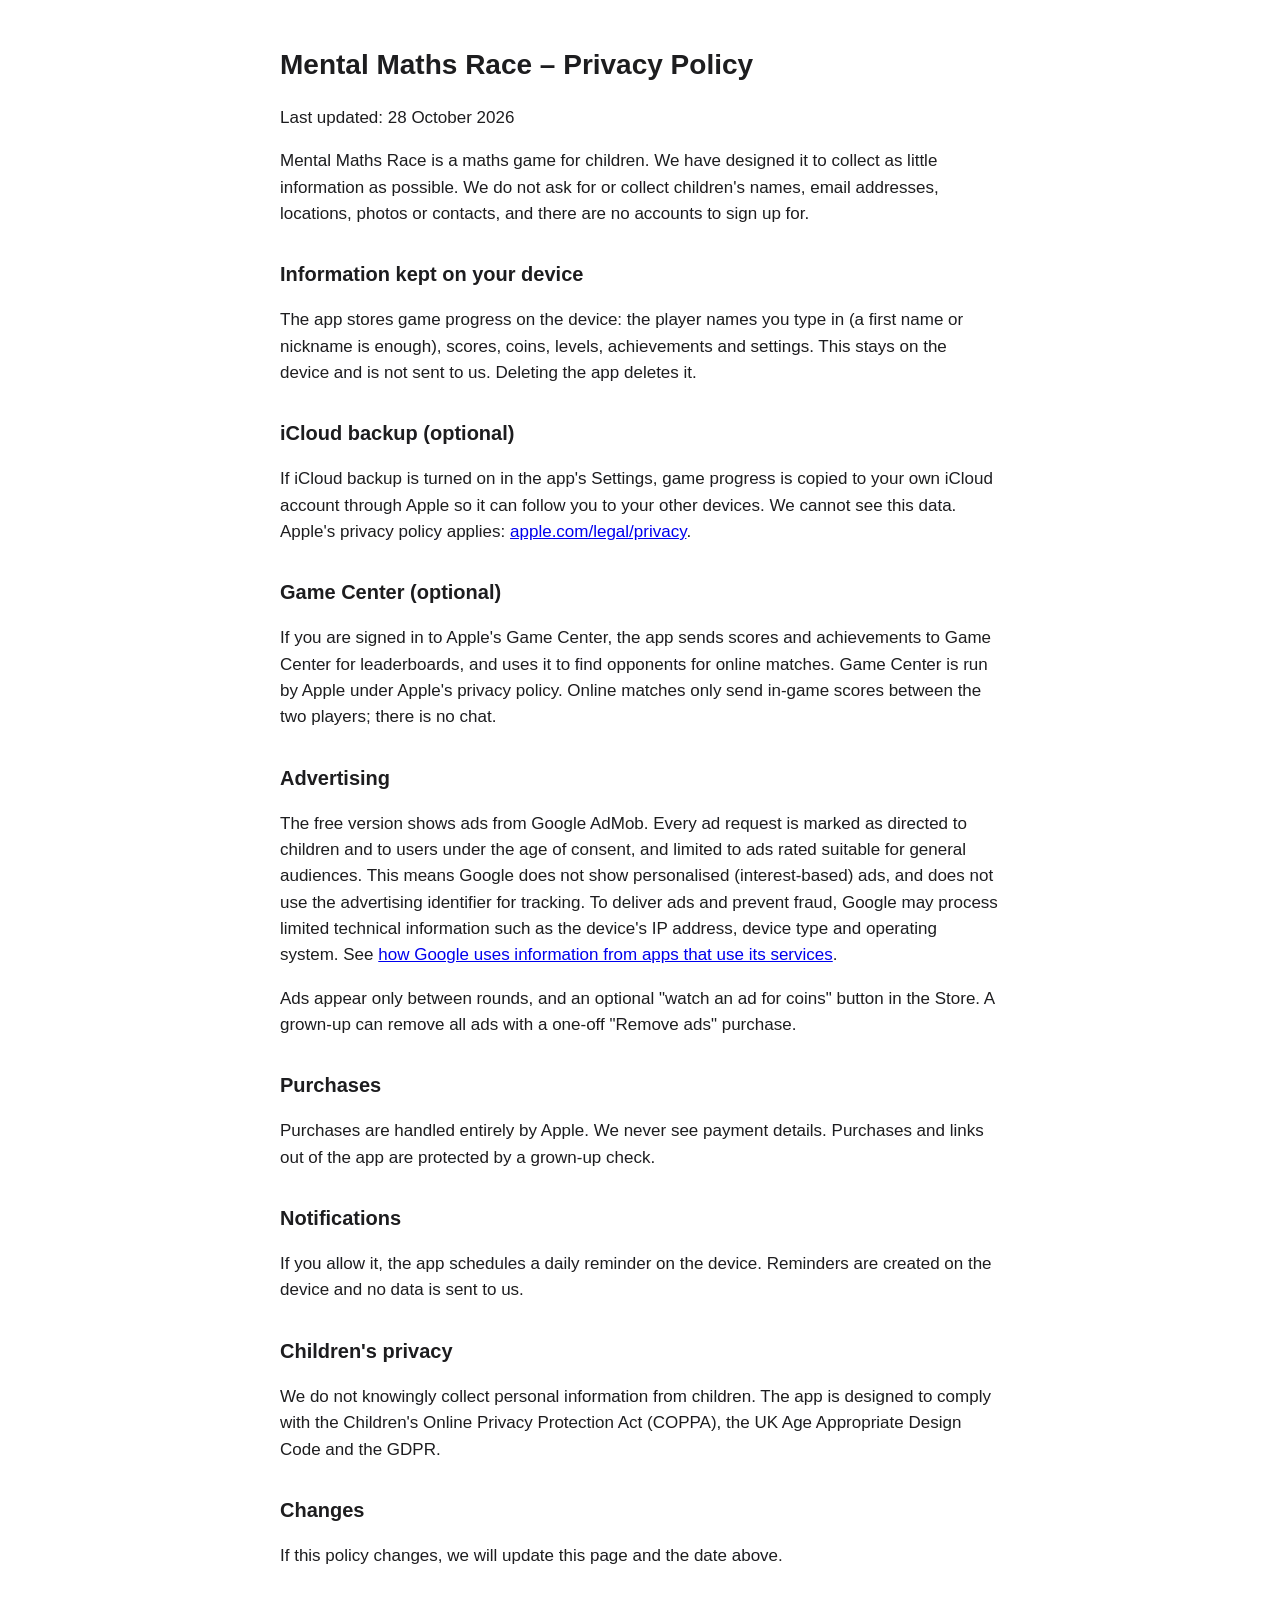
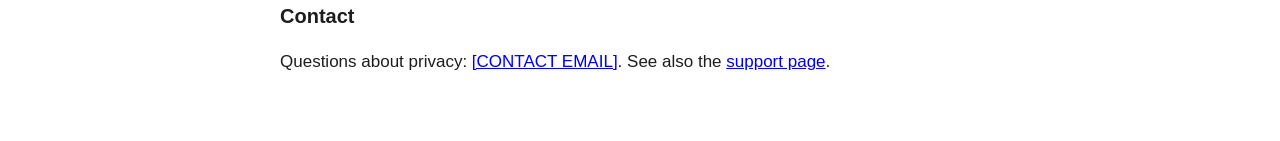
==== privacy-policy.html @ 4fca7471 "Support and privacy pages for Mental Maths Race Co-Authored-By: Claude Opus 5.5 <noreply@anthropic.c" ====
<!doctype html>
<html lang="en-GB">
<head>
<meta charset="utf-8">
<meta name="viewport" content="width=device-width, initial-scale=1">
<title>Mental Maths Race – Privacy Policy</title>
<style>
  body { font: 17px/1.55 -apple-system, BlinkMacSystemFont, "Segoe UI", sans-serif; max-width: 720px; margin: 0 auto; padding: 24px 16px 48px; color: #1d1d1f; background: #fff; }
  h1 { font-size: 28px; } h2 { font-size: 20px; margin-top: 32px; }
  @media (prefers-color-scheme: dark) { body { color: #f5f5f7; background: #111; } a { color: #6cb4ff; } }
</style>
</head>
<body>
<h1>Mental Maths Race – Privacy Policy</h1>
<p>Last updated: 28 October 2026</p>

<p>Mental Maths Race is a maths game for children. We have designed it to collect as little information as possible. We do not ask for or collect children's names, email addresses, locations, photos or contacts, and there are no accounts to sign up for.</p>

<h2>Information kept on your device</h2>
<p>The app stores game progress on the device: the player names you type in (a first name or nickname is enough), scores, coins, levels, achievements and settings. This stays on the device and is not sent to us. Deleting the app deletes it.</p>

<h2>iCloud backup (optional)</h2>
<p>If iCloud backup is turned on in the app's Settings, game progress is copied to your own iCloud account through Apple so it can follow you to your other devices. We cannot see this data. Apple's privacy policy applies: <a href="https://www.apple.com/legal/privacy/">apple.com/legal/privacy</a>.</p>

<h2>Game Center (optional)</h2>
<p>If you are signed in to Apple's Game Center, the app sends scores and achievements to Game Center for leaderboards, and uses it to find opponents for online matches. Game Center is run by Apple under Apple's privacy policy. Online matches only send in-game scores between the two players; there is no chat.</p>

<h2>Advertising</h2>
<p>The free version shows ads from Google AdMob. Every ad request is marked as directed to children and to users under the age of consent, and limited to ads rated suitable for general audiences. This means Google does not show personalised (interest-based) ads, and does not use the advertising identifier for tracking. To deliver ads and prevent fraud, Google may process limited technical information such as the device's IP address, device type and operating system. See <a href="https://policies.google.com/technologies/partner-sites">how Google uses information from apps that use its services</a>.</p>
<p>Ads appear only between rounds, and an optional "watch an ad for coins" button in the Store. A grown-up can remove all ads with a one-off "Remove ads" purchase.</p>

<h2>Purchases</h2>
<p>Purchases are handled entirely by Apple. We never see payment details. Purchases and links out of the app are protected by a grown-up check.</p>

<h2>Notifications</h2>
<p>If you allow it, the app schedules a daily reminder on the device. Reminders are created on the device and no data is sent to us.</p>

<h2>Children's privacy</h2>
<p>We do not knowingly collect personal information from children. The app is designed to comply with the Children's Online Privacy Protection Act (COPPA), the UK Age Appropriate Design Code and the GDPR.</p>

<h2>Changes</h2>
<p>If this policy changes, we will update this page and the date above.</p>

<h2>Contact</h2>
<p>Questions about privacy: <a href="mailto:[CONTACT EMAIL]">[CONTACT EMAIL]</a>. See also the <a href="support.html">support page</a>.</p>
</body>
</html>
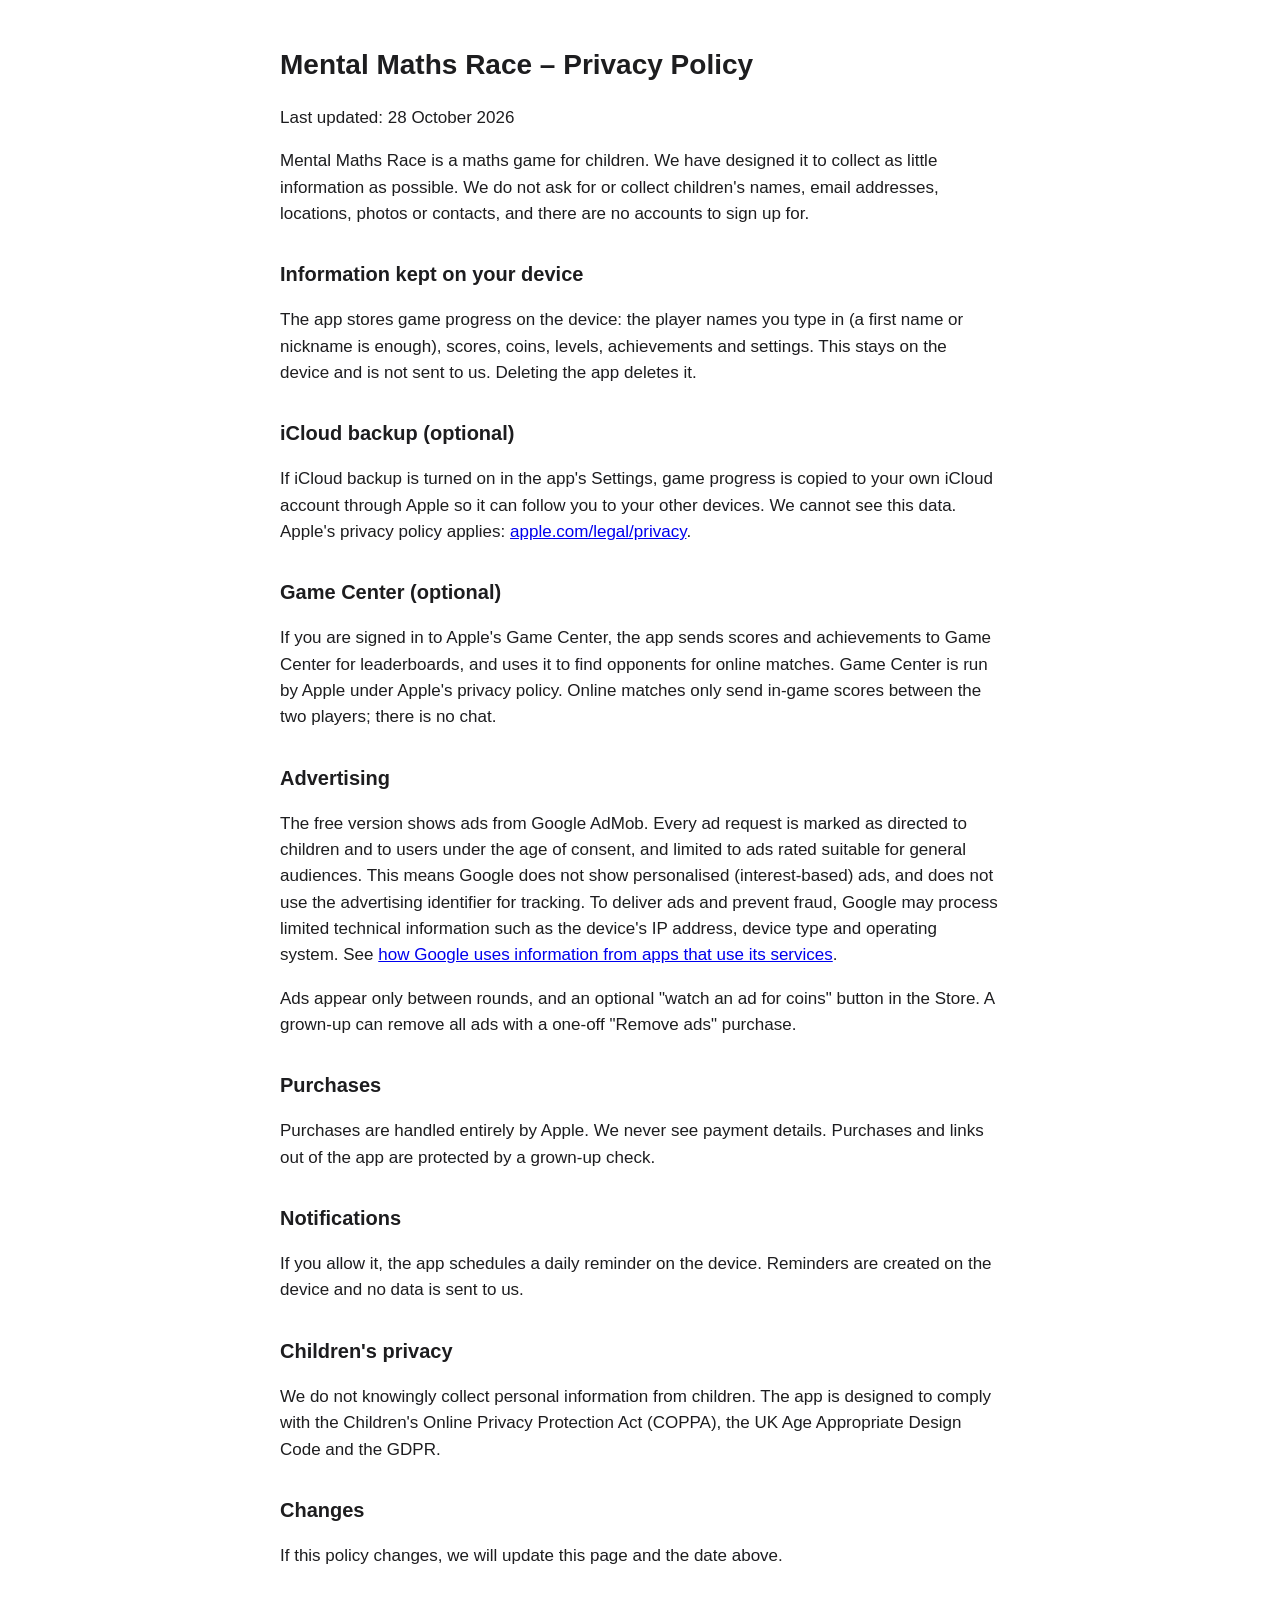
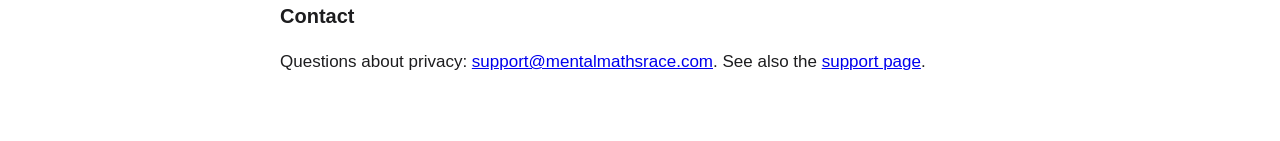
==== commit 6a46569b: "Add support email address Co-Authored-By: Claude Opus 5.5 <noreply@anthropic.com>" ====
--- a/privacy-policy.html
+++ b/privacy-policy.html
@@ -42,6 +42,6 @@
 <p>If this policy changes, we will update this page and the date above.</p>
 
 <h2>Contact</h2>
-<p>Questions about privacy: <a href="mailto:[CONTACT EMAIL]">[CONTACT EMAIL]</a>. See also the <a href="support.html">support page</a>.</p>
+<p>Questions about privacy: <a href="mailto:support@mentalmathsrace.com">support@mentalmathsrace.com</a>. See also the <a href="support.html">support page</a>.</p>
 </body>
 </html>
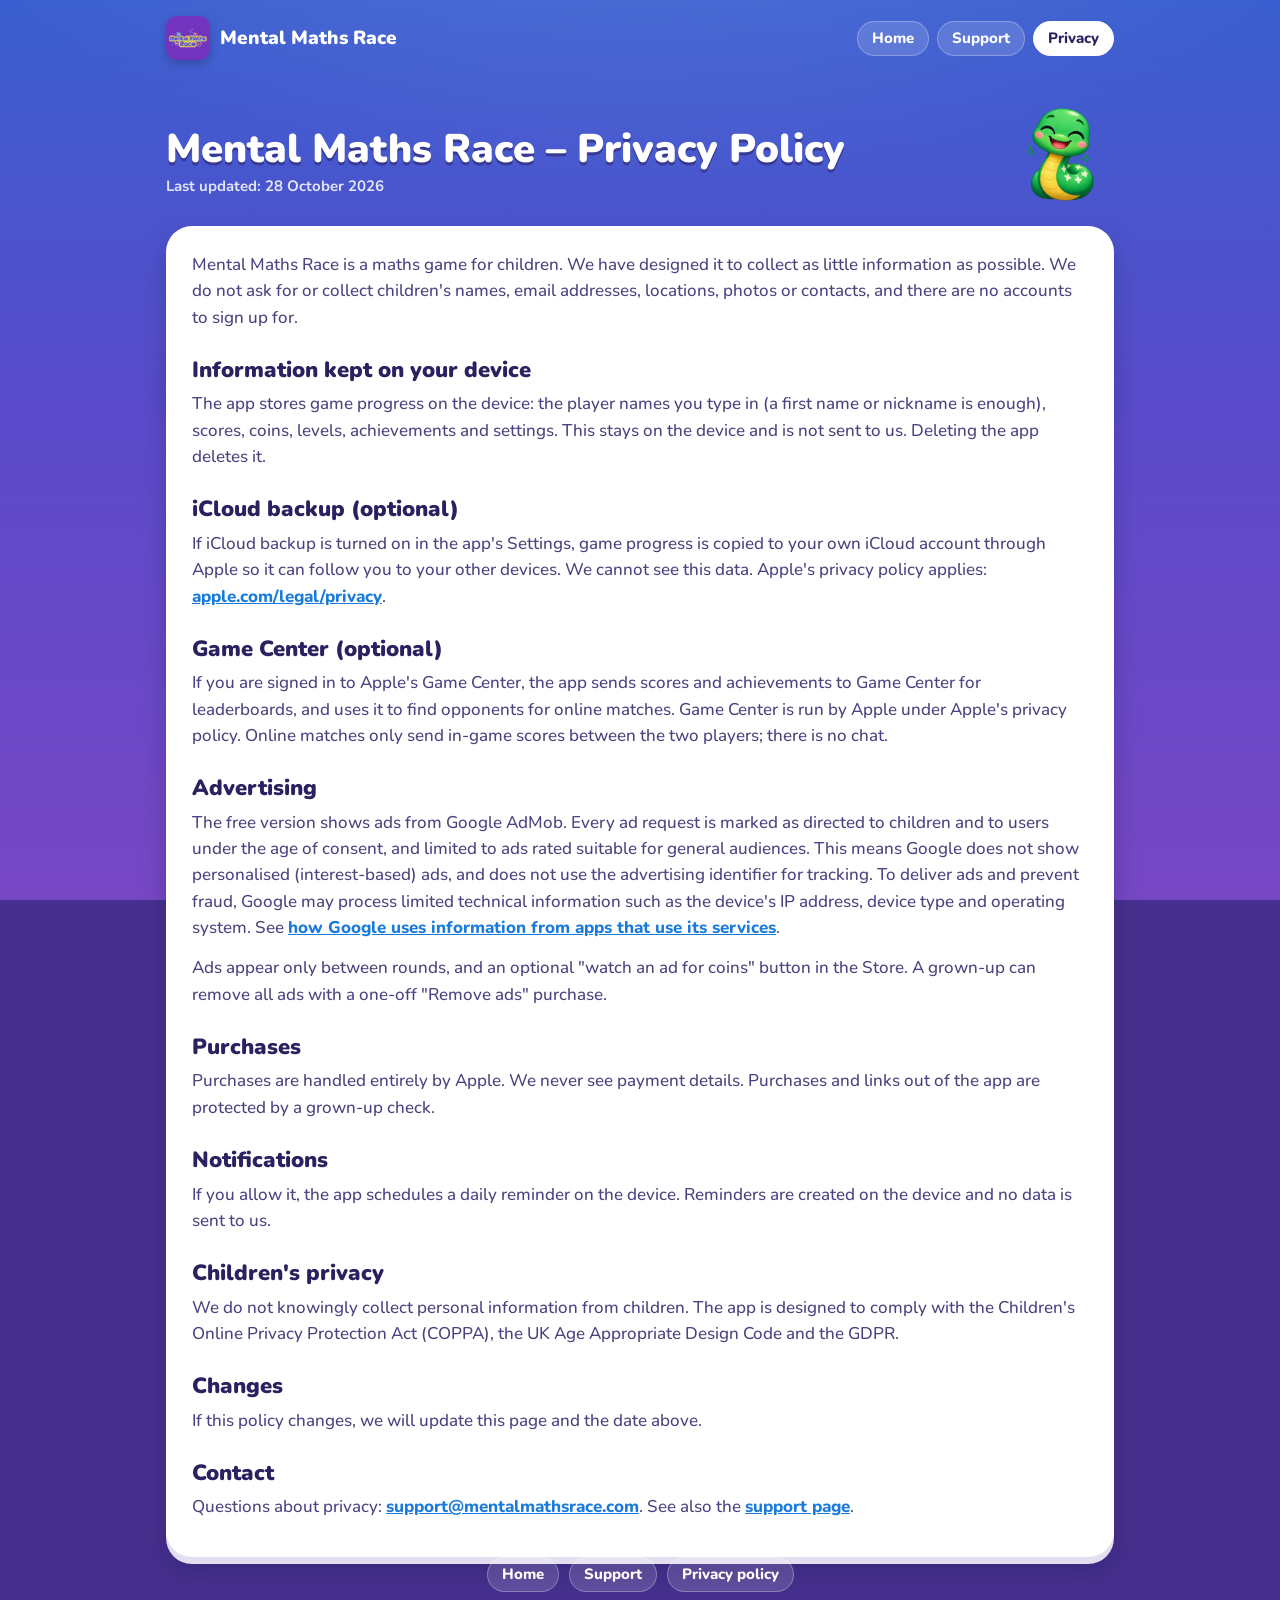
==== commit 1828073a: "Themed site: new home page, restyled support and privacy Home page in the app's look (sky gradient, " ====
--- a/privacy-policy.html
+++ b/privacy-policy.html
@@ -4,16 +4,34 @@
 <meta charset="utf-8">
 <meta name="viewport" content="width=device-width, initial-scale=1">
 <title>Mental Maths Race – Privacy Policy</title>
-<style>
-  body { font: 17px/1.55 -apple-system, BlinkMacSystemFont, "Segoe UI", sans-serif; max-width: 720px; margin: 0 auto; padding: 24px 16px 48px; color: #1d1d1f; background: #fff; }
-  h1 { font-size: 28px; } h2 { font-size: 20px; margin-top: 32px; }
-  @media (prefers-color-scheme: dark) { body { color: #f5f5f7; background: #111; } a { color: #6cb4ff; } }
-</style>
+<meta name="description" content="How Mental Maths Race handles information: built for children, no accounts, child-directed ads.">
+<meta name="theme-color" content="#3A5FD0">
+<link rel="icon" href="assets/app-icon.png">
+<link rel="apple-touch-icon" href="assets/app-icon.png">
+<link rel="preconnect" href="https://fonts.googleapis.com">
+<link rel="preconnect" href="https://fonts.gstatic.com" crossorigin>
+<link href="https://fonts.googleapis.com/css2?family=Nunito:wght@600;700;800;900&display=swap" rel="stylesheet">
+<link rel="stylesheet" href="style.css">
 </head>
 <body>
-<h1>Mental Maths Race – Privacy Policy</h1>
-<p>Last updated: 28 October 2026</p>
-
+<div class="symbols" aria-hidden="true">
+  <span style="left:8%;animation-duration:30s;animation-delay:-6s">+</span>
+  <span style="left:35%;animation-duration:34s;animation-delay:-20s">×</span>
+  <span style="left:70%;animation-duration:29s;animation-delay:-11s">÷</span>
+  <span style="left:90%;animation-duration:32s;animation-delay:-3s">%</span>
+</div>
+<header class="wrap">
+  <div class="topbar">
+    <a class="brand" href="index.html"><img src="assets/app-icon.png" alt="" width="44" height="44"><span>Mental Maths Race</span></a>
+    <nav><a class="pill" href="index.html">Home</a><a class="pill" href="support.html">Support</a><a class="pill" href="privacy-policy.html" aria-current="page">Privacy</a></nav>
+  </div>
+</header>
+<main class="wrap">
+  <div class="page-head">
+    <h1>Mental Maths Race – Privacy Policy<span class="sub">Last updated: 28 October 2026</span></h1>
+    <img class="bob" src="assets/adder-happy.png" alt="" width="320" height="320">
+  </div>
+  <div class="card chunky">
 <p>Mental Maths Race is a maths game for children. We have designed it to collect as little information as possible. We do not ask for or collect children's names, email addresses, locations, photos or contacts, and there are no accounts to sign up for.</p>
 
 <h2>Information kept on your device</h2>
@@ -43,5 +61,15 @@
 
 <h2>Contact</h2>
 <p>Questions about privacy: <a href="mailto:support@mentalmathsrace.com">support@mentalmathsrace.com</a>. See also the <a href="support.html">support page</a>.</p>
+  </div>
+</main>
+<footer class="wrap">
+  <nav>
+    <a class="pill" href="index.html">Home</a>
+    <a class="pill" href="support.html">Support</a>
+    <a class="pill" href="privacy-policy.html">Privacy policy</a>
+  </nav>
+  <p>© 2026 James Trickett · Mental Maths Race</p>
+</footer>
 </body>
 </html>
--- a/style.css
+++ b/style.css
@@ -0,0 +1,275 @@
+/* Mental Maths Race site — the app's "Quest" look: blue→violet sky,
+   chunky candy cards with a darker lip, rounded heavy type. */
+
+:root {
+  --sky-top: #3A5FD0;
+  --sky-mid: #5A4BCB;
+  --sky-low: #7747C4;
+  --sky-deep: #46308F;
+  --ink: #2A2160;
+  --ink-soft: #4B4380;
+  --muted: #9A93C2;
+  --card: #FFFFFF;
+  --card-lip: #E2E0F0;
+  --gold: #FFC53D;
+  --gold-lip: #E0A41E;
+  --add: #2FC56E;   --add-lip: #1E9E55;
+  --sub: #FF6B6B;   --sub-lip: #E04B4B;
+  --mul: #2E9BFF;   --mul-lip: #1A7BDB;
+  --div: #A86BFF;   --div-lip: #8A48E6;
+  --indigo: #5B6BF5; --indigo-lip: #3F4CD6;
+  --pink: #FF5C7A;  --pink-lip: #E03E6C;
+  --daily-top: #FFCB5C; --daily-mid: #FF9E2E; --daily-end: #FF8A4B; --daily-lip: #E0801E;
+  --font: ui-rounded, "SF Pro Rounded", "Nunito", system-ui, -apple-system, sans-serif;
+  color-scheme: light;
+}
+
+* { box-sizing: border-box; }
+
+html { background: var(--sky-deep); }
+
+body {
+  margin: 0;
+  min-height: 100vh;
+  font: 500 17px/1.55 var(--font);
+  color: #fff;
+  background:
+    radial-gradient(1200px 600px at 50% -10%, rgba(255,255,255,0.12), transparent 60%),
+    linear-gradient(180deg, var(--sky-top) 0%, var(--sky-mid) 45%, var(--sky-low) 100%) fixed;
+  -webkit-font-smoothing: antialiased;
+}
+
+a { color: inherit; }
+
+img { max-width: 100%; height: auto; display: block; }
+
+.wrap {
+  width: 100%;
+  max-width: 980px;
+  margin: 0 auto;
+  padding: 0 16px;
+}
+
+/* Faint drifting maths symbols, like the app's background. */
+.symbols {
+  position: fixed; inset: 0; pointer-events: none; z-index: 0; overflow: hidden;
+}
+.symbols span {
+  position: absolute; bottom: -60px;
+  font: 900 34px/1 var(--font); color: rgba(255,255,255,0.10);
+  animation: rise linear infinite;
+}
+@keyframes rise { to { transform: translateY(-115vh) rotate(25deg); } }
+@media (prefers-reduced-motion: reduce) {
+  .symbols span { animation: none; display: none; }
+  .bob { animation: none !important; }
+}
+
+main, header, footer { position: relative; z-index: 1; }
+
+/* ---------- Top bar (inner pages) ---------- */
+.topbar {
+  display: flex; align-items: center; justify-content: space-between; gap: 12px;
+  padding: 16px 0;
+}
+.topbar .brand { display: flex; align-items: center; gap: 10px; text-decoration: none; }
+.topbar .brand img { width: 44px; height: 44px; border-radius: 11px; box-shadow: 0 4px 10px rgba(0,0,0,0.2); }
+.topbar .brand span { font: 900 19px/1.1 var(--font); }
+.topbar nav { display: flex; gap: 8px; flex-wrap: wrap; justify-content: flex-end; }
+
+.pill {
+  display: inline-flex; align-items: center; gap: 6px;
+  padding: 9px 14px; border-radius: 999px;
+  background: rgba(255,255,255,0.14);
+  border: 1px solid rgba(255,255,255,0.28);
+  font: 800 15px/1 var(--font); text-decoration: none; color: #fff;
+  white-space: nowrap;
+}
+.pill:hover { background: rgba(255,255,255,0.22); }
+.pill[aria-current="page"] { background: #fff; color: var(--ink); border-color: #fff; }
+
+/* ---------- Chunky buttons and cards ---------- */
+.chunky {
+  position: relative;
+  border-radius: 26px;
+  box-shadow: 0 7px 0 var(--lip, var(--card-lip)), 0 14px 26px rgba(15,15,48,0.22);
+}
+
+.btn {
+  display: inline-flex; align-items: center; justify-content: center; gap: 10px;
+  padding: 15px 26px; border-radius: 20px;
+  font: 900 19px/1 var(--font); text-decoration: none;
+  background: var(--gold); color: var(--ink);
+  box-shadow: 0 5px 0 var(--gold-lip), 0 10px 20px rgba(15,15,48,0.25);
+  transition: transform .1s, box-shadow .1s;
+}
+.btn:active { transform: translateY(4px); box-shadow: 0 1px 0 var(--gold-lip), 0 4px 10px rgba(15,15,48,0.25); }
+.btn.soon { cursor: default; }
+
+/* ---------- Home: hero ---------- */
+.hero {
+  text-align: center;
+  padding: 36px 0 18px;
+}
+.hero .logo { width: min(440px, 92%); margin: 0 auto; filter: drop-shadow(0 8px 14px rgba(0,0,0,0.25)); }
+.hero h1 {
+  margin: 18px auto 10px; max-width: 640px;
+  font: 900 clamp(26px, 5vw, 40px)/1.15 var(--font);
+  text-shadow: 0 3px 0 rgba(42,33,96,0.55);
+}
+.hero p.lede { margin: 0 auto 24px; max-width: 560px; font: 700 clamp(17px, 2.4vw, 20px)/1.45 var(--font); color: rgba(255,255,255,0.92); }
+.hero .cta { display: flex; flex-direction: column; align-items: center; gap: 10px; }
+.hero .cta small { font: 700 14px/1.3 var(--font); color: rgba(255,255,255,0.8); }
+
+.adder-hello {
+  display: flex; align-items: flex-end; justify-content: center; gap: 0;
+  margin: 26px auto 0;
+}
+.adder-hello img { width: 150px; }
+.bubble {
+  position: relative; margin-bottom: 92px; margin-right: -10px;
+  background: #fff; color: var(--ink);
+  font: 900 18px/1.2 var(--font);
+  padding: 12px 16px; border-radius: 18px;
+  box-shadow: 0 5px 0 var(--card-lip), 0 10px 20px rgba(15,15,48,0.2);
+}
+.bubble::after {
+  content: ""; position: absolute; right: 22px; bottom: -10px;
+  border: 10px solid transparent; border-top-color: #fff; border-bottom: 0;
+}
+.bob { animation: bob 3s ease-in-out infinite; transform-origin: bottom center; }
+@keyframes bob {
+  0%, 100% { transform: translateY(0) scaleY(0.98); }
+  50% { transform: translateY(-6px) scaleY(1.02); }
+}
+
+/* ---------- Home: sections ---------- */
+section { padding: 30px 0; }
+.section-label {
+  font: 900 13px/1 var(--font); letter-spacing: 0.14em; text-transform: uppercase;
+  color: rgba(255,255,255,0.75); margin: 0 0 14px 4px;
+}
+h2.title { font: 900 clamp(24px, 4vw, 32px)/1.2 var(--font); margin: 0 0 18px; text-shadow: 0 3px 0 rgba(42,33,96,0.5); }
+
+.daily {
+  --lip: var(--daily-lip);
+  display: grid; grid-template-columns: 1fr auto; align-items: center; gap: 16px;
+  padding: 24px 26px;
+  background: linear-gradient(135deg, var(--daily-top), var(--daily-mid) 55%, var(--daily-end));
+}
+.daily .tag {
+  display: inline-block; background: var(--pink); color: #fff;
+  font: 900 12px/1 var(--font); letter-spacing: 0.1em; text-transform: uppercase;
+  padding: 7px 10px; border-radius: 999px; box-shadow: 0 3px 0 var(--pink-lip);
+}
+.daily h3 { font: 900 clamp(22px, 3.6vw, 30px)/1.15 var(--font); margin: 10px 0 6px; }
+.daily p { margin: 0; font-weight: 800; color: rgba(255,255,255,0.95); }
+.daily img { width: 120px; }
+
+.grid {
+  display: grid; gap: 18px;
+  grid-template-columns: repeat(auto-fit, minmax(220px, 1fr));
+}
+.tile {
+  padding: 22px 22px 20px;
+  color: #fff;
+  background: var(--fill);
+  overflow: hidden;
+}
+.tile::before {
+  content: ""; position: absolute; inset: 0 0 50% 0; border-radius: 26px 26px 0 0;
+  background: linear-gradient(180deg, rgba(255,255,255,0.22), transparent);
+  pointer-events: none;
+}
+.tile .ico {
+  width: 54px; height: 54px; border-radius: 17px;
+  display: grid; place-items: center;
+  background: rgba(255,255,255,0.28); box-shadow: 0 4px 0 rgba(0,0,0,0.12);
+  font: 900 28px/1 var(--font); margin-bottom: 14px;
+}
+.tile h3 { font: 900 22px/1.15 var(--font); margin: 0 0 6px; text-shadow: 0 2px 0 var(--lip); }
+.tile p { margin: 0; font: 700 15.5px/1.45 var(--font); color: rgba(255,255,255,0.93); }
+.t-solo   { --fill: var(--mul); --lip: var(--mul-lip); }
+.t-two    { --fill: var(--add); --lip: var(--add-lip); }
+.t-online { --fill: var(--div); --lip: var(--div-lip); }
+.t-learn  { --fill: var(--indigo); --lip: var(--indigo-lip); }
+.t-stats  { --fill: var(--pink); --lip: var(--pink-lip); }
+.t-store  { --fill: var(--sub); --lip: var(--sub-lip); }
+
+/* Screenshot strip */
+.shots {
+  display: flex; gap: 18px; overflow-x: auto; scroll-snap-type: x mandatory;
+  padding: 6px 4px 22px; margin: 0 -16px; padding-left: 16px; padding-right: 16px;
+  scrollbar-width: thin;
+}
+.shots figure { flex: 0 0 auto; margin: 0; scroll-snap-align: center; text-align: center; }
+.shots img {
+  width: 220px; height: auto; border-radius: 28px;
+  border: 6px solid rgba(255,255,255,0.9);
+  box-shadow: 0 14px 30px rgba(15,15,48,0.35);
+}
+.shots figcaption { margin-top: 10px; font: 800 14px/1.2 var(--font); color: rgba(255,255,255,0.85); }
+
+/* White content card (safety section, support, privacy) */
+.card {
+  background: var(--card); color: var(--ink);
+  padding: 26px 26px 22px;
+}
+.card a { color: var(--mul-lip); font-weight: 800; }
+.card h2 { font: 900 22px/1.2 var(--font); margin: 26px 0 8px; color: var(--ink); }
+.card h2:first-child { margin-top: 0; }
+.card p { margin: 0 0 14px; color: var(--ink-soft); }
+.card strong { color: var(--ink); }
+
+.safety { display: grid; gap: 14px; grid-template-columns: repeat(auto-fit, minmax(230px, 1fr)); margin-top: 6px; }
+.safety div {
+  background: #F4F2FC; border-radius: 18px; padding: 16px 16px 14px;
+}
+.safety b { display: block; font: 900 17px/1.2 var(--font); color: var(--ink); margin: 0 0 4px; }
+.safety span { font: 600 15px/1.45 var(--font); color: var(--ink-soft); }
+
+/* ---------- Inner pages ---------- */
+.page-head { display: flex; align-items: flex-end; gap: 8px; margin: 18px 0 22px; }
+.page-head h1 { flex: 1; margin: 0 0 8px; font: 900 clamp(28px, 5vw, 40px)/1.1 var(--font); text-shadow: 0 3px 0 rgba(42,33,96,0.55); }
+.page-head .sub { display: block; margin-top: 6px; font: 700 15px/1.3 var(--font); color: rgba(255,255,255,0.85); text-shadow: none; }
+.page-head img { width: 110px; flex: 0 0 auto; }
+
+.faq { display: grid; gap: 12px; margin: 6px 0 18px; }
+.faq details {
+  background: #F4F2FC; border-radius: 18px; padding: 14px 16px;
+}
+.faq summary { cursor: pointer; font: 900 17px/1.3 var(--font); color: var(--ink); list-style: none; display: flex; justify-content: space-between; gap: 12px; }
+.faq summary::-webkit-details-marker { display: none; }
+.faq summary::after { content: "+"; font-size: 22px; line-height: 1; color: var(--div); transition: transform .2s; }
+.faq details[open] summary::after { transform: rotate(45deg); }
+.faq details p { margin: 10px 0 2px; }
+
+.contact {
+  --lip: var(--add-lip);
+  display: flex; align-items: center; gap: 16px; flex-wrap: wrap;
+  background: var(--add); color: #fff; padding: 18px 22px; margin-bottom: 18px;
+}
+.contact p { margin: 0; flex: 1 1 240px; color: #fff; font-weight: 700; }
+.contact p a { color: #fff; text-decoration: underline; text-underline-offset: 3px; }
+.contact a.btn { background: #fff; color: var(--add-lip); box-shadow: 0 5px 0 var(--card-lip), 0 8px 16px rgba(15,15,48,0.2); }
+
+/* ---------- Footer ---------- */
+footer { padding: 34px 0 42px; text-align: center; }
+footer nav { display: flex; gap: 10px; justify-content: center; flex-wrap: wrap; margin-bottom: 14px; }
+footer p { margin: 0; font: 700 14px/1.5 var(--font); color: rgba(255,255,255,0.75); }
+
+@media (max-width: 560px) {
+  .hero { padding-top: 24px; }
+  .hero .logo { width: min(290px, 80%); }
+  .adder-hello img { width: 120px; }
+  .bubble { margin-bottom: 72px; }
+  .tile { display: grid; grid-template-columns: auto 1fr; column-gap: 14px; padding: 18px; }
+  .tile .ico { grid-row: span 2; width: 48px; height: 48px; font-size: 24px; margin: 0; }
+  .tile h3 { font-size: 20px; margin: 2px 0 4px; }
+  .daily { grid-template-columns: 1fr; }
+  .daily img { display: none; }
+  .topbar .brand span { display: none; }
+  .page-head img { width: 84px; }
+  .card { padding: 22px 18px 18px; }
+  .shots img { width: 190px; }
+}
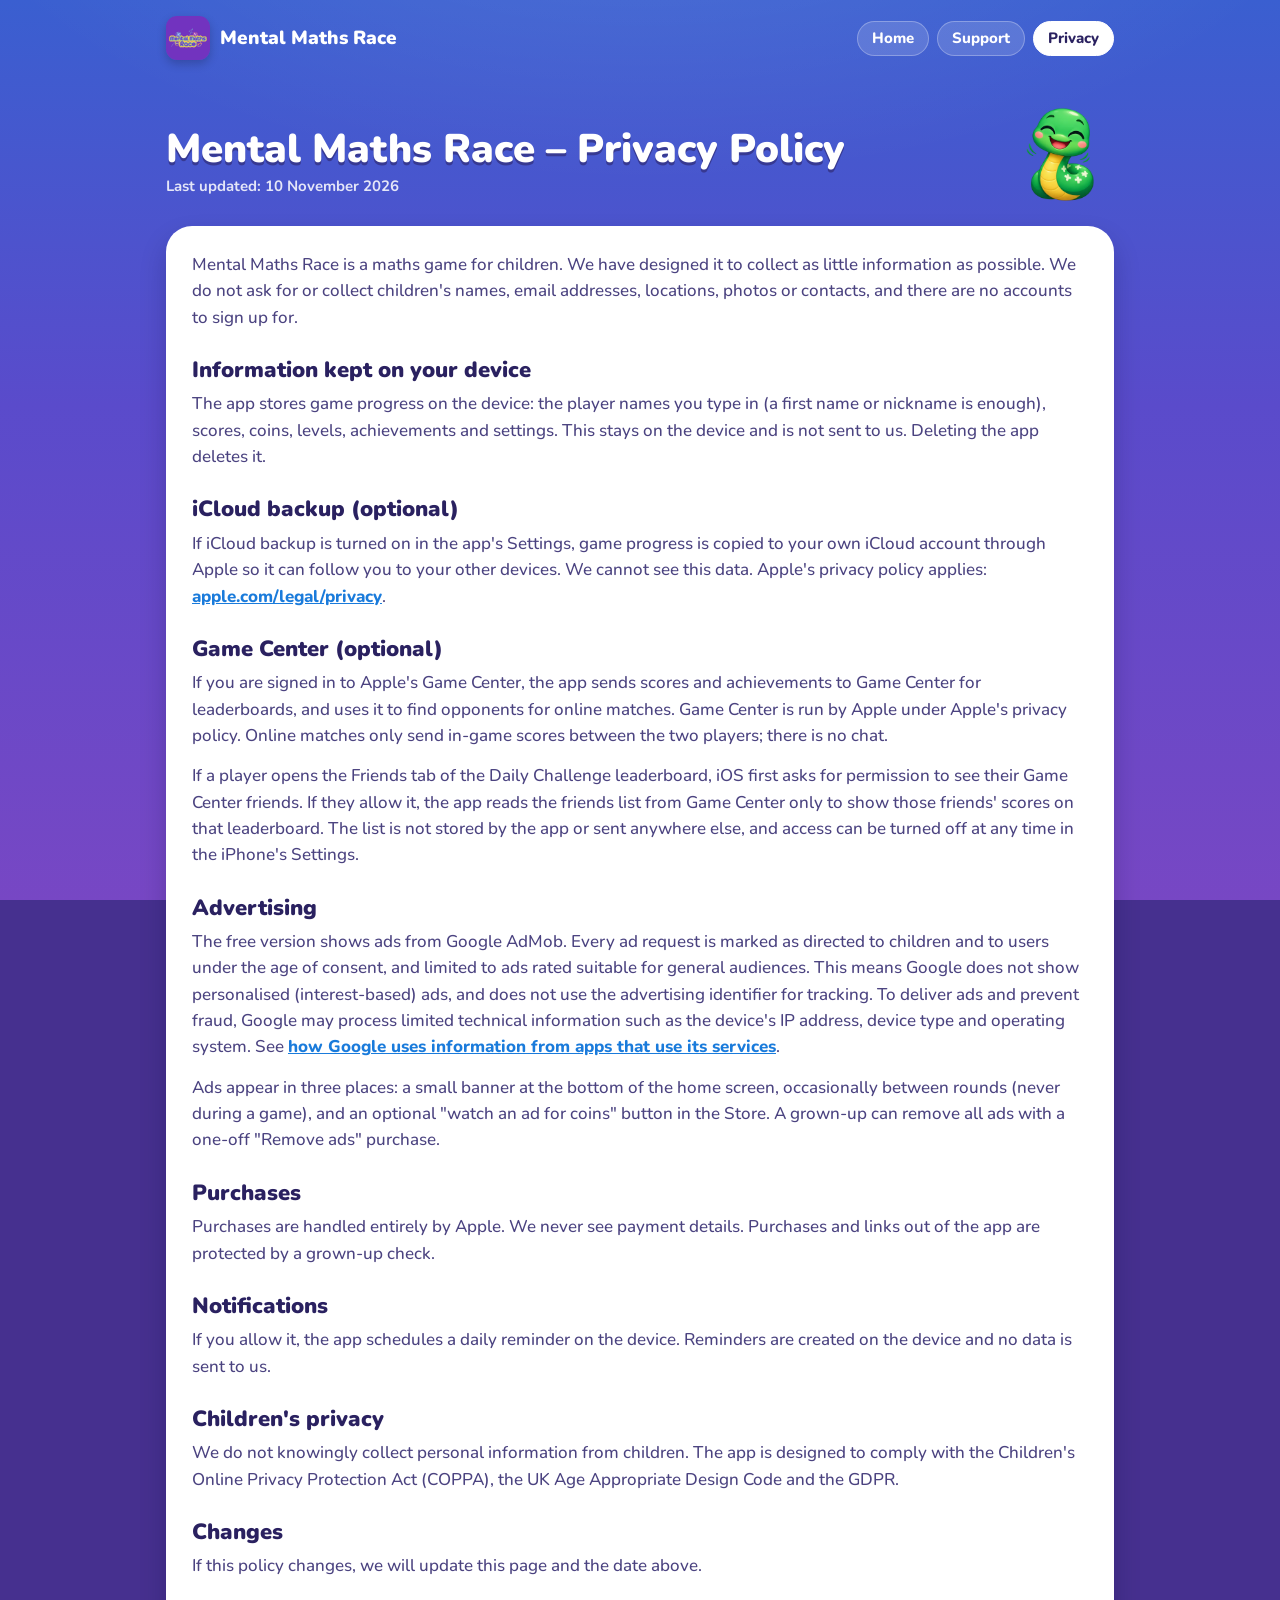
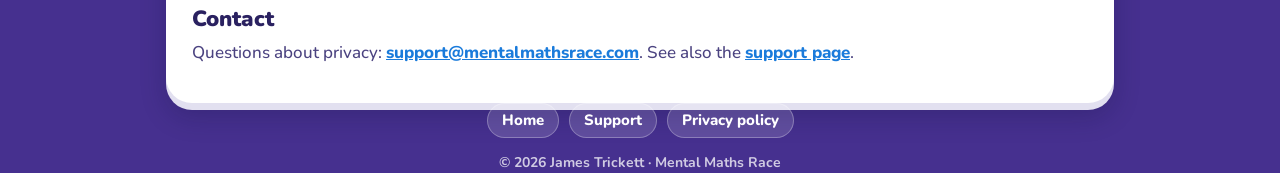
==== commit f221034e: "Privacy policy: Game Center friends list and the home screen banner The app now reads the Game Cente" ====
--- a/privacy-policy.html
+++ b/privacy-policy.html
@@ -28,7 +28,7 @@
 </header>
 <main class="wrap">
   <div class="page-head">
-    <h1>Mental Maths Race – Privacy Policy<span class="sub">Last updated: 28 October 2026</span></h1>
+    <h1>Mental Maths Race – Privacy Policy<span class="sub">Last updated: 10 November 2026</span></h1>
     <img class="bob" src="assets/adder-happy.png" alt="" width="320" height="320">
   </div>
   <div class="card chunky">
@@ -42,10 +42,11 @@
 
 <h2>Game Center (optional)</h2>
 <p>If you are signed in to Apple's Game Center, the app sends scores and achievements to Game Center for leaderboards, and uses it to find opponents for online matches. Game Center is run by Apple under Apple's privacy policy. Online matches only send in-game scores between the two players; there is no chat.</p>
+<p>If a player opens the Friends tab of the Daily Challenge leaderboard, iOS first asks for permission to see their Game Center friends. If they allow it, the app reads the friends list from Game Center only to show those friends' scores on that leaderboard. The list is not stored by the app or sent anywhere else, and access can be turned off at any time in the iPhone's Settings.</p>
 
 <h2>Advertising</h2>
 <p>The free version shows ads from Google AdMob. Every ad request is marked as directed to children and to users under the age of consent, and limited to ads rated suitable for general audiences. This means Google does not show personalised (interest-based) ads, and does not use the advertising identifier for tracking. To deliver ads and prevent fraud, Google may process limited technical information such as the device's IP address, device type and operating system. See <a href="https://policies.google.com/technologies/partner-sites">how Google uses information from apps that use its services</a>.</p>
-<p>Ads appear only between rounds, and an optional "watch an ad for coins" button in the Store. A grown-up can remove all ads with a one-off "Remove ads" purchase.</p>
+<p>Ads appear in three places: a small banner at the bottom of the home screen, occasionally between rounds (never during a game), and an optional "watch an ad for coins" button in the Store. A grown-up can remove all ads with a one-off "Remove ads" purchase.</p>
 
 <h2>Purchases</h2>
 <p>Purchases are handled entirely by Apple. We never see payment details. Purchases and links out of the app are protected by a grown-up check.</p>
